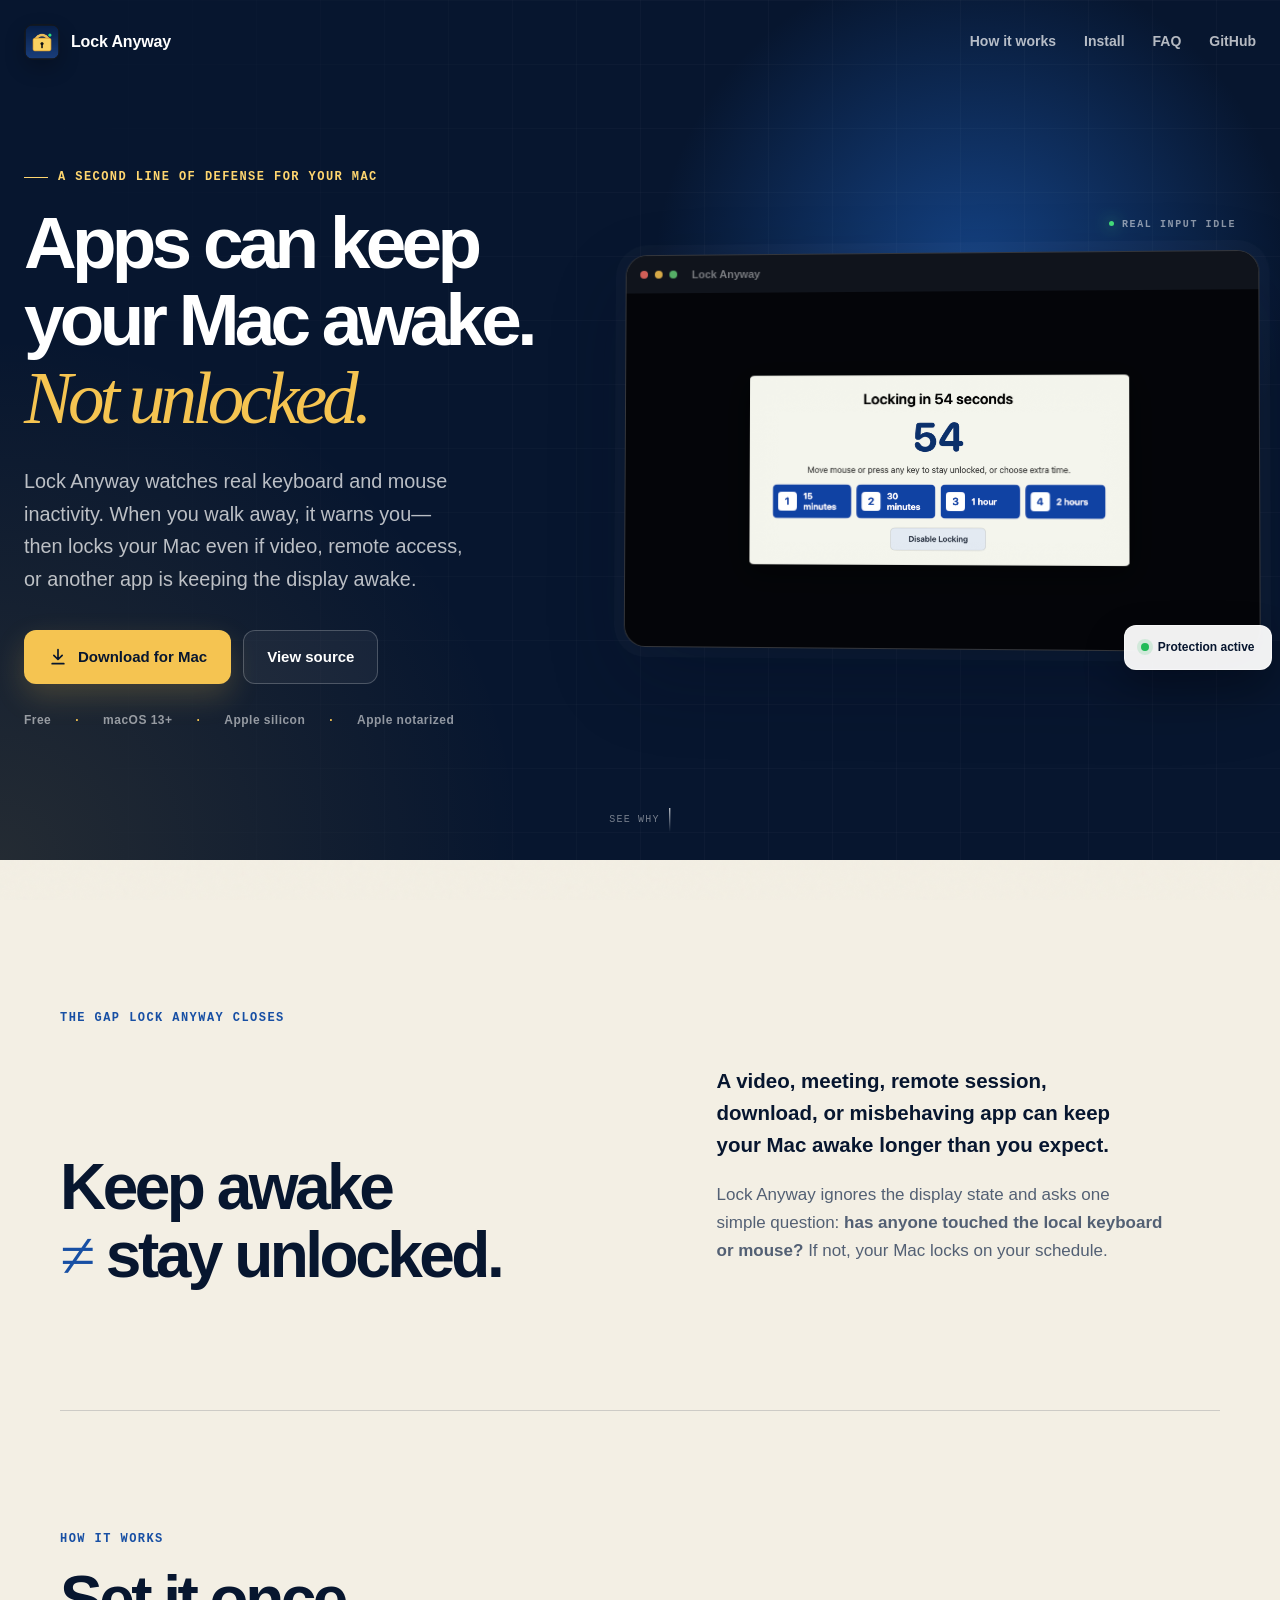
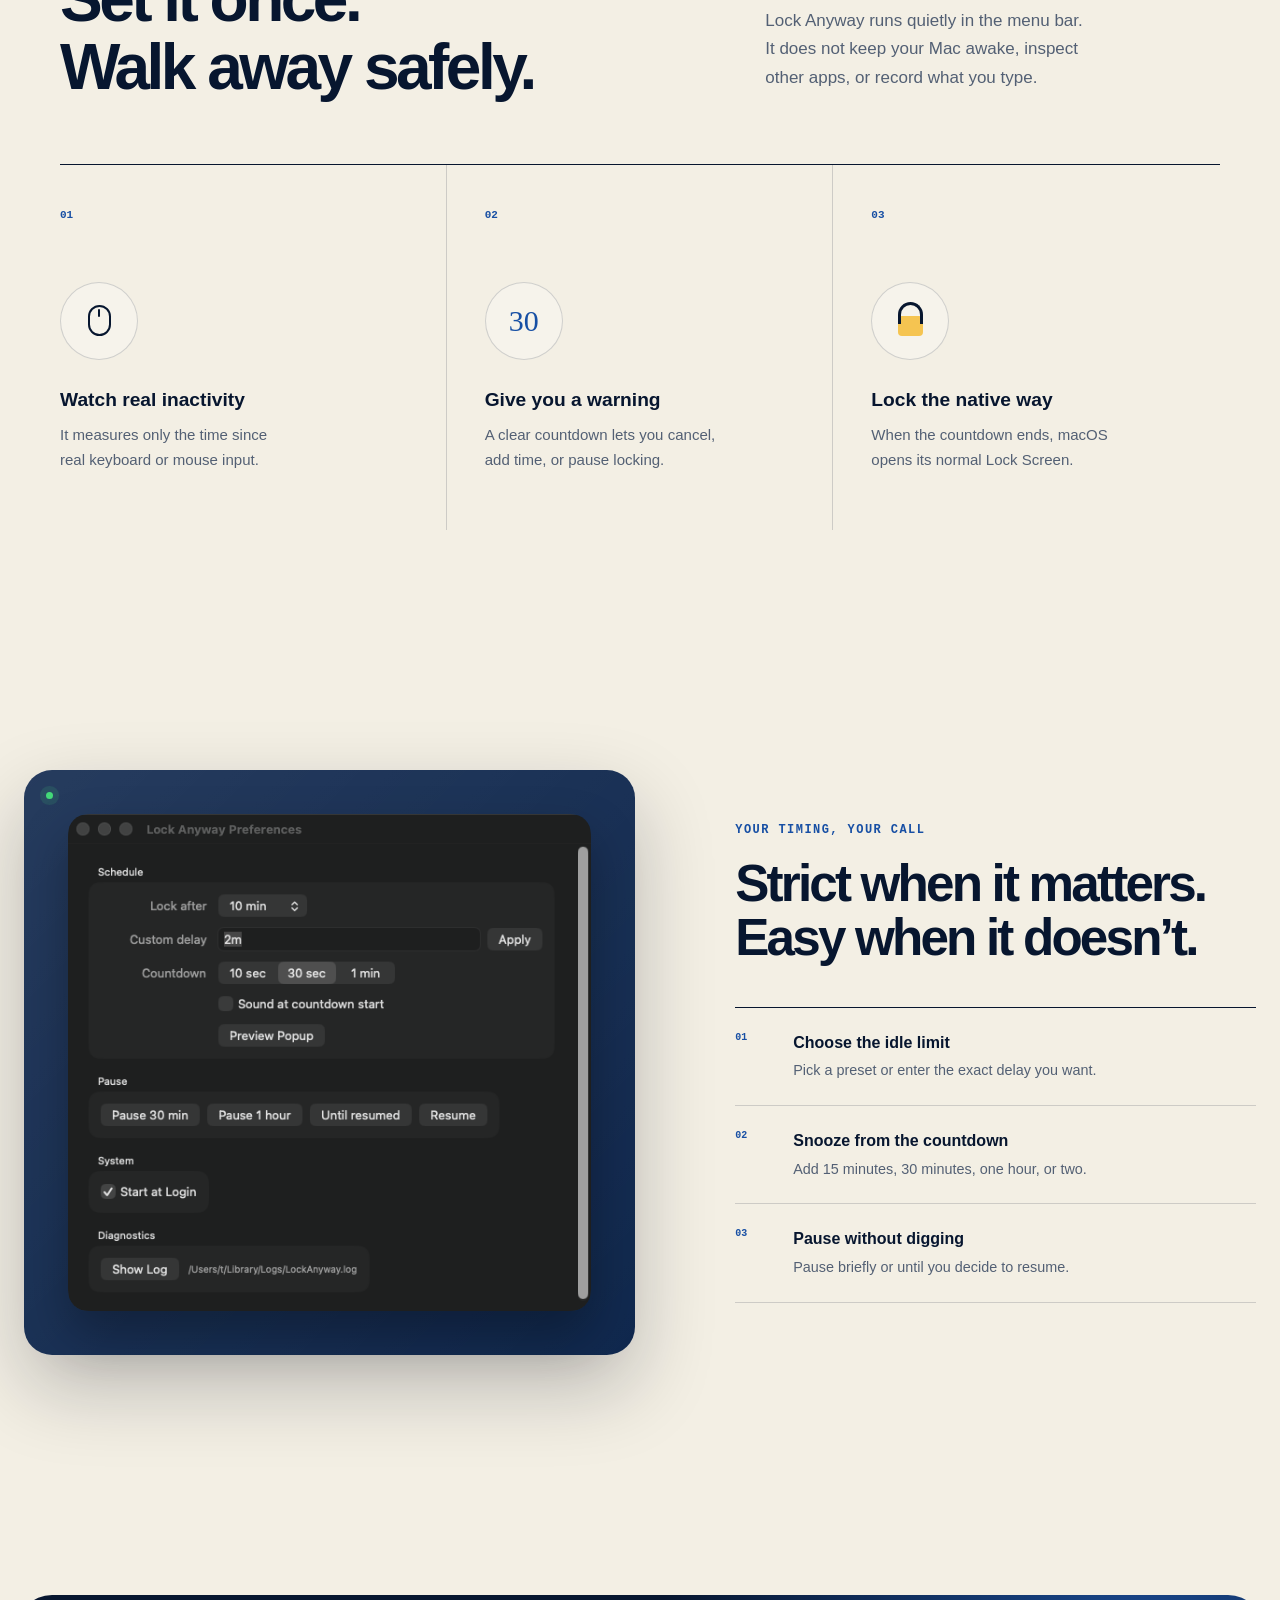
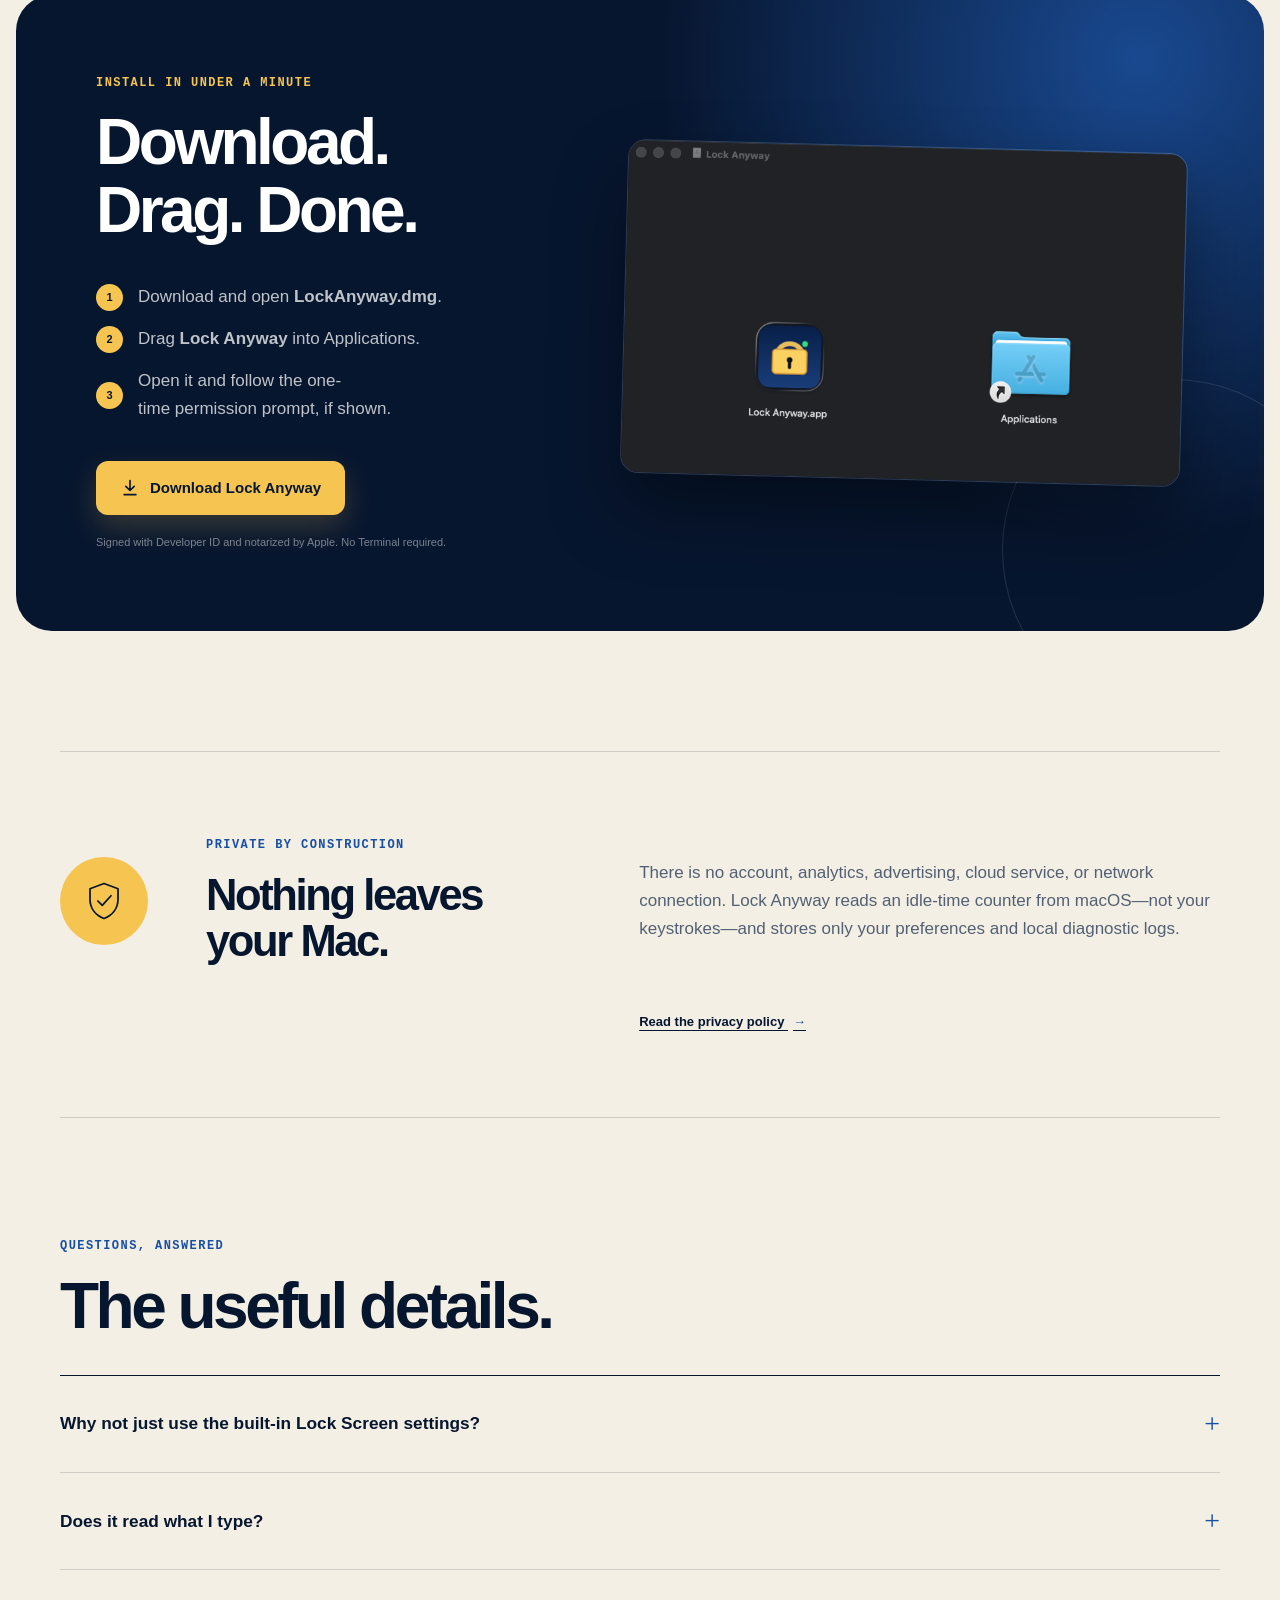
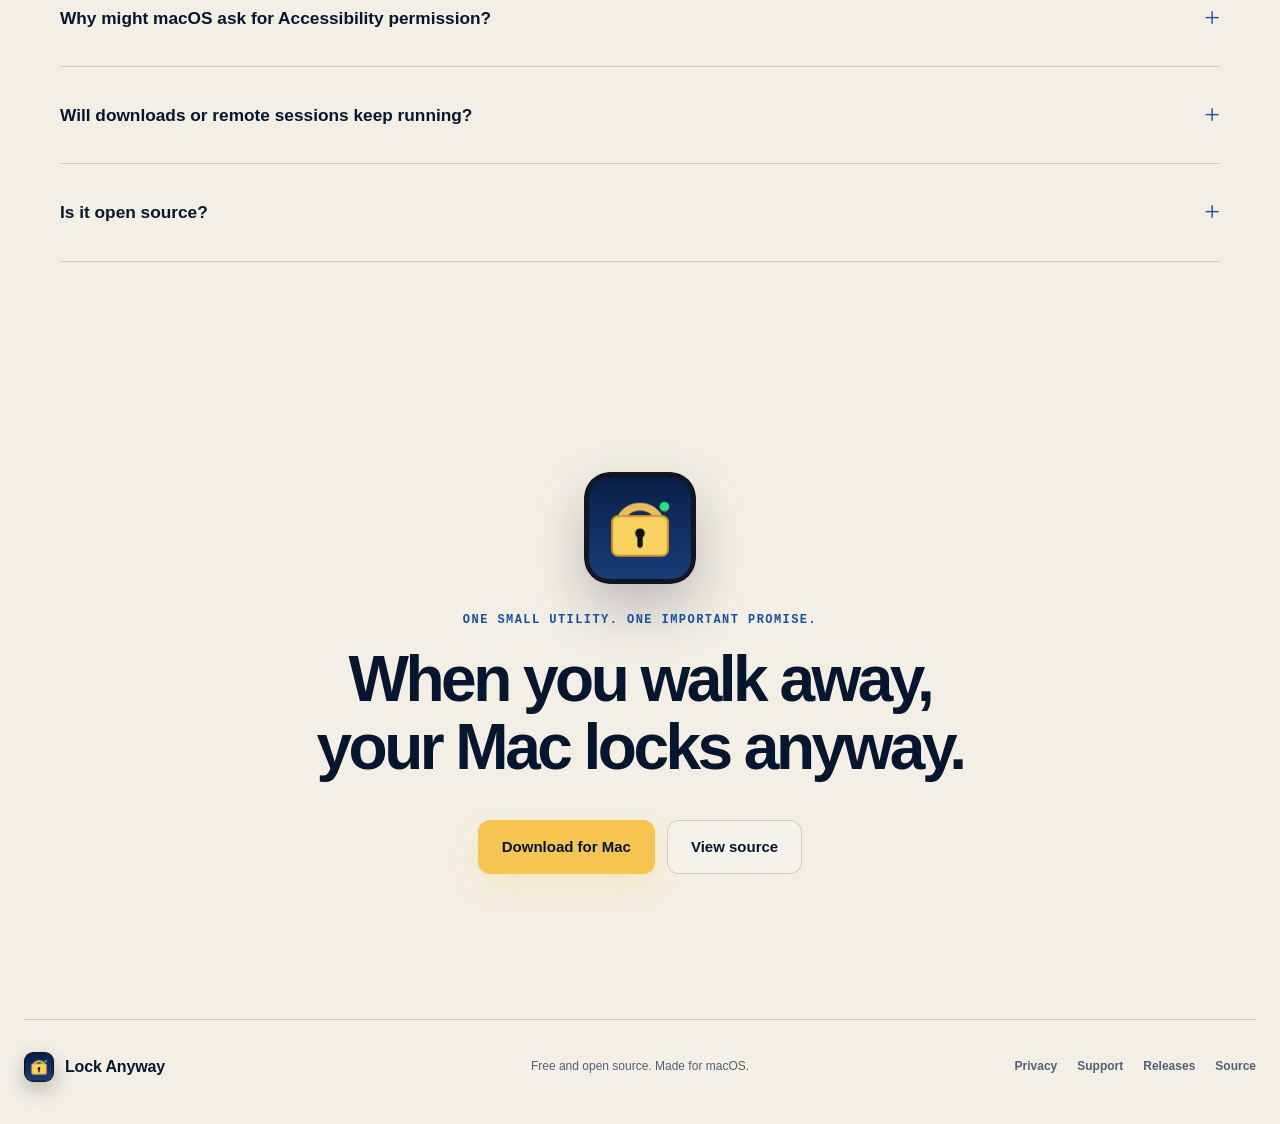
==== docs/index.html @ be75e697 "Initial source snapshot" ====
<!DOCTYPE html>
<html lang="en">
<head>
  <meta charset="utf-8">
  <meta name="viewport" content="width=device-width, initial-scale=1">
  <title>Lock Anyway — Automatic Mac Lock After Real Inactivity</title>
  <meta name="description" content="A free macOS menu bar app that locks your Mac after real keyboard and mouse inactivity, even when another app keeps it awake.">
  <meta name="theme-color" content="#07162f">
  <link rel="canonical" href="https://autonomath.github.io/lock-anyway/">
  <link rel="icon" type="image/png" href="assets/app-icon.png">
  <link rel="apple-touch-icon" href="assets/app-icon.png">
  <link rel="stylesheet" href="site.css">

  <meta property="og:type" content="website">
  <meta property="og:title" content="Lock Anyway — Apps can keep your Mac awake. Not unlocked.">
  <meta property="og:description" content="A free, local-only Mac utility that locks after real keyboard and mouse inactivity.">
  <meta property="og:url" content="https://autonomath.github.io/lock-anyway/">
  <meta property="og:image" content="https://autonomath.github.io/lock-anyway/screenshots/countdown.png">
  <meta name="twitter:card" content="summary_large_image">

  <script type="application/ld+json">
  {
    "@context": "https://schema.org",
    "@type": "SoftwareApplication",
    "name": "Lock Anyway",
    "applicationCategory": "SecurityApplication",
    "operatingSystem": "macOS 13 or later on Apple silicon",
    "description": "Locks your Mac after real keyboard and mouse inactivity, even when another app keeps it awake.",
    "downloadUrl": "https://github.com/autonomath/lock-anyway/releases/latest/download/LockAnyway.dmg",
    "softwareVersion": "1.1.0",
    "isAccessibleForFree": true,
    "license": "https://opensource.org/license/mit"
  }
  </script>
</head>
<body>
  <a class="skip-link" href="#main">Skip to content</a>

  <header class="site-header">
    <a class="brand" href="#top" aria-label="Lock Anyway home">
      <img src="assets/app-icon.png" width="36" height="36" alt="">
      <span>Lock Anyway</span>
    </a>
    <nav aria-label="Main navigation">
      <a href="#how">How it works</a>
      <a href="#install">Install</a>
      <a href="#faq">FAQ</a>
      <a href="https://github.com/autonomath/lock-anyway">GitHub</a>
    </nav>
  </header>

  <main id="main">
    <section class="hero" id="top">
      <div class="hero-grid">
        <div class="hero-copy">
          <p class="eyebrow"><span></span> A second line of defense for your Mac</p>
          <h1>Apps can keep your Mac awake.<br><em>Not unlocked.</em></h1>
          <p class="hero-lede">Lock Anyway watches real keyboard and mouse inactivity. When you walk away, it warns you—then locks your Mac even if video, remote access, or another app is keeping the display awake.</p>

          <div class="hero-actions">
            <a class="button button-primary" href="https://github.com/autonomath/lock-anyway/releases/latest/download/LockAnyway.dmg">
              <svg aria-hidden="true" viewBox="0 0 24 24"><path d="M12 3v12m0 0 5-5m-5 5-5-5M5 20h14"/></svg>
              Download for Mac
            </a>
            <a class="button button-ghost" href="https://github.com/autonomath/lock-anyway">View source</a>
          </div>

          <ul class="trust-list" aria-label="Requirements and trust">
            <li>Free</li>
            <li>macOS 13+</li>
            <li>Apple silicon</li>
            <li>Apple notarized</li>
          </ul>
        </div>

        <div class="hero-visual">
          <div class="signal-label">REAL INPUT IDLE</div>
          <div class="screen-frame">
            <div class="screen-chrome" aria-hidden="true">
              <span></span><span></span><span></span>
              <b>Lock Anyway</b>
            </div>
            <img src="screenshots/countdown.png" alt="Lock Anyway displaying a countdown before locking the Mac">
          </div>
          <div class="status-chip"><i></i> Protection active</div>
        </div>
      </div>
      <a class="scroll-cue" href="#why"><span>See why</span><i></i></a>
    </section>

    <section class="problem section" id="why">
      <p class="section-kicker">The gap Lock Anyway closes</p>
      <div class="problem-grid">
        <h2>Keep awake<br><span>≠</span> stay unlocked.</h2>
        <div class="problem-copy">
          <p class="lead">A video, meeting, remote session, download, or misbehaving app can keep your Mac awake longer than you expect.</p>
          <p>Lock Anyway ignores the display state and asks one simple question: <strong>has anyone touched the local keyboard or mouse?</strong> If not, your Mac locks on your schedule.</p>
        </div>
      </div>
    </section>

    <section class="how section" id="how">
      <div class="section-heading">
        <div>
          <p class="section-kicker">How it works</p>
          <h2>Set it once.<br>Walk away safely.</h2>
        </div>
        <p>Lock Anyway runs quietly in the menu bar. It does not keep your Mac awake, inspect other apps, or record what you type.</p>
      </div>

      <ol class="steps">
        <li>
          <span class="step-number">01</span>
          <div class="step-icon pointer-icon" aria-hidden="true"></div>
          <h3>Watch real inactivity</h3>
          <p>It measures only the time since real keyboard or mouse input.</p>
        </li>
        <li>
          <span class="step-number">02</span>
          <div class="step-icon countdown-icon" aria-hidden="true">30</div>
          <h3>Give you a warning</h3>
          <p>A clear countdown lets you cancel, add time, or pause locking.</p>
        </li>
        <li>
          <span class="step-number">03</span>
          <div class="step-icon lock-icon" aria-hidden="true"></div>
          <h3>Lock the native way</h3>
          <p>When the countdown ends, macOS opens its normal Lock Screen.</p>
        </li>
      </ol>
    </section>

    <section class="control section" id="controls">
      <div class="control-visual">
        <img src="screenshots/preferences.png" alt="Lock Anyway preferences for delay, countdown, pausing, and Start at Login">
      </div>
      <div class="control-copy">
        <p class="section-kicker">Your timing, your call</p>
        <h2>Strict when it matters. Easy when it doesn’t.</h2>
        <ul class="feature-list">
          <li>
            <span>01</span>
            <div><strong>Choose the idle limit</strong><p>Pick a preset or enter the exact delay you want.</p></div>
          </li>
          <li>
            <span>02</span>
            <div><strong>Snooze from the countdown</strong><p>Add 15 minutes, 30 minutes, one hour, or two.</p></div>
          </li>
          <li>
            <span>03</span>
            <div><strong>Pause without digging</strong><p>Pause briefly or until you decide to resume.</p></div>
          </li>
        </ul>
      </div>
    </section>

    <section class="install section" id="install">
      <div class="install-card">
        <div class="install-copy">
          <p class="section-kicker light">Install in under a minute</p>
          <h2>Download. Drag. Done.</h2>
          <ol>
            <li><span>1</span><p>Download and open <strong>LockAnyway.dmg</strong>.</p></li>
            <li><span>2</span><p>Drag <strong>Lock Anyway</strong> into Applications.</p></li>
            <li><span>3</span><p>Open it and follow the one-time permission prompt, if shown.</p></li>
          </ol>
          <a class="button button-primary" href="https://github.com/autonomath/lock-anyway/releases/latest/download/LockAnyway.dmg">
            <svg aria-hidden="true" viewBox="0 0 24 24"><path d="M12 3v12m0 0 5-5m-5 5-5-5M5 20h14"/></svg>
            Download Lock Anyway
          </a>
          <p class="install-note">Signed with Developer ID and notarized by Apple. No Terminal required.</p>
        </div>
        <div class="install-visual">
          <img src="screenshots/dmg.png" alt="Drag Lock Anyway to the Applications folder">
        </div>
      </div>
    </section>

    <section class="privacy section">
      <div class="privacy-mark" aria-hidden="true">
        <svg viewBox="0 0 48 48"><path d="M24 4 8 10v12c0 10.6 6.7 18.4 16 22 9.3-3.6 16-11.4 16-22V10L24 4Z"/><path d="m17 24 5 5 10-11"/></svg>
      </div>
      <div>
        <p class="section-kicker">Private by construction</p>
        <h2>Nothing leaves your Mac.</h2>
      </div>
      <p>There is no account, analytics, advertising, cloud service, or network connection. Lock Anyway reads an idle-time counter from macOS—not your keystrokes—and stores only your preferences and local diagnostic logs.</p>
      <a href="privacy/">Read the privacy policy <span>→</span></a>
    </section>

    <section class="faq section" id="faq">
      <div class="section-heading compact">
        <div>
          <p class="section-kicker">Questions, answered</p>
          <h2>The useful details.</h2>
        </div>
      </div>

      <div class="faq-list">
        <details>
          <summary>Why not just use the built-in Lock Screen settings?<span>+</span></summary>
          <p>If macOS already locks exactly when you expect, you do not need Lock Anyway. It is a separate backstop for cases where media, remote access, or another process keeps the display awake and delays the normal flow.</p>
        </details>
        <details>
          <summary>Does it read what I type?<span>+</span></summary>
          <p>No. It reads the macOS idle-time counter—the number of seconds since keyboard or mouse activity. It does not capture keys, clicks, app names, documents, or screen contents.</p>
        </details>
        <details>
          <summary>Why might macOS ask for Accessibility permission?<span>+</span></summary>
          <p>On Macs where the legacy lock command is unavailable, Lock Anyway presses the native Control–Command–Q Lock Screen shortcut. Accessibility permission allows that single action; the app does not inspect other applications.</p>
        </details>
        <details>
          <summary>Will downloads or remote sessions keep running?<span>+</span></summary>
          <p>Lock Anyway locks the local user session without quitting applications. Whether the Mac stays awake afterward still depends on macOS and whatever process is keeping it awake.</p>
        </details>
        <details>
          <summary>Is it open source?<span>+</span></summary>
          <p>Yes. Lock Anyway is free software under the MIT License. You can inspect the source, build it yourself, or report an issue on GitHub.</p>
        </details>
      </div>
    </section>

    <section class="final-cta section">
      <img src="assets/app-icon.png" width="112" height="112" alt="Lock Anyway app icon">
      <p class="section-kicker">One small utility. One important promise.</p>
      <h2>When you walk away,<br>your Mac locks anyway.</h2>
      <div class="hero-actions centered">
        <a class="button button-primary" href="https://github.com/autonomath/lock-anyway/releases/latest/download/LockAnyway.dmg">Download for Mac</a>
        <a class="button button-ghost dark" href="https://github.com/autonomath/lock-anyway">View source</a>
      </div>
    </section>
  </main>

  <footer>
    <a class="brand footer-brand" href="#top">
      <img src="assets/app-icon.png" width="30" height="30" alt="">
      <span>Lock Anyway</span>
    </a>
    <p>Free and open source. Made for macOS.</p>
    <nav aria-label="Footer navigation">
      <a href="privacy/">Privacy</a>
      <a href="support/">Support</a>
      <a href="https://github.com/autonomath/lock-anyway/releases">Releases</a>
      <a href="https://github.com/autonomath/lock-anyway">Source</a>
    </nav>
  </footer>
</body>
</html>
---- docs/site.css ----
:root {
  --ink: #07162f;
  --ink-soft: #10284e;
  --paper: #f3efe4;
  --paper-deep: #e8e1d0;
  --signal: #f5c451;
  --signal-bright: #ffd66f;
  --blue: #174fa4;
  --green: #43d978;
  --line: rgba(7, 22, 47, 0.16);
  --muted: #536074;
  --radius: 28px;
  --shadow: 0 32px 80px rgba(3, 13, 31, 0.24);
}

* {
  box-sizing: border-box;
}

html {
  scroll-behavior: smooth;
}

body {
  margin: 0;
  color: var(--ink);
  background: var(--paper);
  font-family: "Avenir Next", Avenir, "Segoe UI", sans-serif;
  font-size: 17px;
  line-height: 1.65;
  -webkit-font-smoothing: antialiased;
}

body::before {
  position: fixed;
  inset: 0;
  z-index: -1;
  pointer-events: none;
  content: "";
  opacity: 0.18;
  background-image: url("data:image/svg+xml,%3Csvg viewBox='0 0 160 160' xmlns='http://www.w3.org/2000/svg'%3E%3Cfilter id='n'%3E%3CfeTurbulence type='fractalNoise' baseFrequency='.9' numOctaves='4' stitchTiles='stitch'/%3E%3C/filter%3E%3Crect width='100%25' height='100%25' filter='url(%23n)' opacity='.12'/%3E%3C/svg%3E");
}

a {
  color: inherit;
  text-decoration-thickness: 1px;
  text-underline-offset: 4px;
}

img {
  display: block;
  max-width: 100%;
}

button,
a {
  -webkit-tap-highlight-color: transparent;
}

:focus-visible {
  outline: 3px solid var(--signal);
  outline-offset: 4px;
}

.skip-link {
  position: fixed;
  top: 12px;
  left: 12px;
  z-index: 100;
  padding: 10px 16px;
  color: var(--ink);
  background: var(--signal);
  border-radius: 8px;
  transform: translateY(-160%);
}

.skip-link:focus {
  transform: translateY(0);
}

.site-header {
  position: absolute;
  top: 0;
  left: 50%;
  z-index: 10;
  display: flex;
  width: min(1240px, calc(100% - 48px));
  align-items: center;
  justify-content: space-between;
  padding: 24px 0;
  color: white;
  transform: translateX(-50%);
}

.brand {
  display: inline-flex;
  align-items: center;
  gap: 11px;
  font-size: 16px;
  font-weight: 700;
  letter-spacing: -0.01em;
  text-decoration: none;
}

.brand img {
  border-radius: 9px;
  box-shadow: 0 8px 20px rgba(0, 0, 0, 0.24);
}

.site-header nav,
footer nav {
  display: flex;
  align-items: center;
  gap: 28px;
}

.site-header nav a {
  color: rgba(255, 255, 255, 0.7);
  font-size: 14px;
  font-weight: 600;
  text-decoration: none;
  transition: color 180ms ease;
}

.site-header nav a:hover {
  color: white;
}

.hero {
  position: relative;
  min-height: 860px;
  overflow: hidden;
  color: white;
  background:
    radial-gradient(circle at 76% 32%, rgba(26, 84, 166, 0.72), transparent 28%),
    radial-gradient(circle at 0 100%, rgba(245, 196, 81, 0.12), transparent 34%),
    var(--ink);
}

.hero::before {
  position: absolute;
  inset: 0;
  content: "";
  opacity: 0.15;
  background-image:
    linear-gradient(rgba(255, 255, 255, 0.16) 1px, transparent 1px),
    linear-gradient(90deg, rgba(255, 255, 255, 0.16) 1px, transparent 1px);
  background-size: 64px 64px;
  mask-image: linear-gradient(90deg, transparent, black 48%, black);
}

.hero-grid {
  position: relative;
  z-index: 1;
  display: grid;
  width: min(1240px, calc(100% - 48px));
  min-height: 860px;
  margin: 0 auto;
  padding: 150px 0 110px;
  grid-template-columns: 0.92fr 1.08fr;
  align-items: center;
  gap: 54px;
}

.hero-copy {
  animation: rise 700ms 100ms both cubic-bezier(.2, .8, .2, 1);
}

.eyebrow,
.section-kicker {
  margin: 0 0 18px;
  color: var(--blue);
  font-family: "SFMono-Regular", Consolas, monospace;
  font-size: 12px;
  font-weight: 700;
  letter-spacing: 0.12em;
  line-height: 1.4;
  text-transform: uppercase;
}

.eyebrow {
  display: flex;
  align-items: center;
  color: var(--signal-bright);
}

.eyebrow span {
  display: inline-block;
  width: 24px;
  height: 1px;
  margin-right: 10px;
  background: currentColor;
}

h1,
h2,
h3,
p {
  text-wrap: balance;
}

h1,
h2,
h3 {
  margin-top: 0;
  line-height: 1.06;
}

h1 {
  max-width: 700px;
  margin-bottom: 28px;
  font-size: clamp(3.5rem, 5.7vw, 6rem);
  font-weight: 650;
  letter-spacing: -0.065em;
}

h1 em {
  color: var(--signal);
  font-family: "Iowan Old Style", Georgia, serif;
  font-weight: 400;
}

.hero-lede {
  max-width: 620px;
  margin: 0 0 34px;
  color: rgba(255, 255, 255, 0.72);
  font-size: clamp(1.05rem, 1.7vw, 1.24rem);
  line-height: 1.65;
}

.hero-actions {
  display: flex;
  flex-wrap: wrap;
  align-items: center;
  gap: 12px;
}

.button {
  display: inline-flex;
  min-height: 54px;
  align-items: center;
  justify-content: center;
  gap: 10px;
  padding: 0 23px;
  border: 1px solid transparent;
  border-radius: 12px;
  font-size: 15px;
  font-weight: 750;
  text-decoration: none;
  transition: transform 180ms ease, background 180ms ease, border-color 180ms ease;
}

.button:hover {
  transform: translateY(-2px);
}

.button svg {
  width: 20px;
  fill: none;
  stroke: currentColor;
  stroke-linecap: round;
  stroke-linejoin: round;
  stroke-width: 2;
}

.button-primary {
  color: var(--ink);
  background: var(--signal);
  box-shadow: 0 12px 30px rgba(245, 196, 81, 0.2);
}

.button-primary:hover {
  background: var(--signal-bright);
}

.button-ghost {
  color: white;
  border-color: rgba(255, 255, 255, 0.22);
  background: rgba(255, 255, 255, 0.05);
}

.button-ghost:hover {
  border-color: rgba(255, 255, 255, 0.44);
  background: rgba(255, 255, 255, 0.09);
}

.trust-list {
  display: flex;
  flex-wrap: wrap;
  gap: 8px 24px;
  margin: 27px 0 0;
  padding: 0;
  color: rgba(255, 255, 255, 0.55);
  font-size: 12px;
  font-weight: 650;
  letter-spacing: 0.04em;
  list-style: none;
}

.trust-list li:not(:first-child)::before {
  margin-right: 24px;
  color: var(--signal);
  content: "·";
}

.hero-visual {
  position: relative;
  animation: rise 850ms 250ms both cubic-bezier(.2, .8, .2, 1);
}

.screen-frame {
  overflow: hidden;
  border: 1px solid rgba(255, 255, 255, 0.18);
  border-radius: 22px;
  background: #080b11;
  box-shadow: var(--shadow), 0 0 0 10px rgba(255, 255, 255, 0.025);
  transform: perspective(1200px) rotateY(-3deg) rotateX(1deg);
}

.screen-frame img {
  width: 100%;
}

.screen-chrome {
  display: flex;
  height: 38px;
  align-items: center;
  gap: 7px;
  padding: 0 14px;
  color: rgba(255, 255, 255, 0.44);
  background: #10141c;
}

.screen-chrome span {
  width: 8px;
  height: 8px;
  border-radius: 50%;
  background: #4d5360;
}

.screen-chrome span:first-child {
  background: #d15e57;
}

.screen-chrome span:nth-child(2) {
  background: #d6a947;
}

.screen-chrome span:nth-child(3) {
  background: #55af66;
}

.screen-chrome b {
  margin-left: 8px;
  font-size: 11px;
  font-weight: 600;
}

.signal-label {
  position: absolute;
  top: -35px;
  right: 20px;
  z-index: 2;
  color: rgba(255, 255, 255, 0.52);
  font-family: "SFMono-Regular", Consolas, monospace;
  font-size: 10px;
  font-weight: 700;
  letter-spacing: 0.16em;
}

.signal-label::before {
  display: inline-block;
  width: 5px;
  height: 5px;
  margin: 0 8px 1px 0;
  border-radius: 50%;
  background: var(--green);
  box-shadow: 0 0 14px var(--green);
  content: "";
}

.status-chip {
  position: absolute;
  right: -16px;
  bottom: -22px;
  display: flex;
  align-items: center;
  gap: 9px;
  padding: 12px 16px;
  color: var(--ink);
  border: 1px solid rgba(255, 255, 255, 0.5);
  border-radius: 12px;
  background: rgba(255, 255, 255, 0.94);
  box-shadow: 0 18px 40px rgba(0, 0, 0, 0.3);
  font-size: 12px;
  font-weight: 700;
  backdrop-filter: blur(20px);
}

.status-chip i {
  width: 8px;
  height: 8px;
  border-radius: 50%;
  background: #21bb58;
  box-shadow: 0 0 0 4px rgba(33, 187, 88, 0.14);
}

.scroll-cue {
  position: absolute;
  bottom: 28px;
  left: 50%;
  z-index: 2;
  display: flex;
  align-items: center;
  gap: 10px;
  color: rgba(255, 255, 255, 0.45);
  font-family: "SFMono-Regular", Consolas, monospace;
  font-size: 10px;
  letter-spacing: 0.12em;
  text-decoration: none;
  text-transform: uppercase;
  transform: translateX(-50%);
}

.scroll-cue i {
  display: block;
  width: 1px;
  height: 24px;
  background: linear-gradient(white, transparent);
}

.section {
  width: min(1160px, calc(100% - 48px));
  margin: 0 auto;
  padding: 120px 0;
}

.section h2 {
  margin-bottom: 24px;
  font-size: clamp(2.7rem, 5vw, 5.2rem);
  font-weight: 650;
  letter-spacing: -0.055em;
}

.problem {
  padding-top: 150px;
  border-bottom: 1px solid var(--line);
}

.problem-grid {
  display: grid;
  grid-template-columns: 1.05fr 0.95fr;
  gap: 100px;
  align-items: end;
}

.problem h2 {
  margin: 0;
}

.problem h2 span {
  color: var(--blue);
  font-family: "Iowan Old Style", Georgia, serif;
  font-weight: 400;
}

.problem-copy {
  padding-bottom: 8px;
  color: var(--muted);
}

.problem-copy .lead {
  color: var(--ink);
  font-size: 1.28rem;
  font-weight: 600;
  line-height: 1.55;
}

.section-heading {
  display: grid;
  margin-bottom: 62px;
  grid-template-columns: 1.15fr 0.85fr;
  gap: 90px;
  align-items: end;
}

.section-heading h2 {
  margin-bottom: 0;
}

.section-heading > p {
  max-width: 470px;
  margin: 0 0 10px;
  color: var(--muted);
}

.steps {
  display: grid;
  margin: 0;
  padding: 0;
  border-top: 1px solid var(--ink);
  grid-template-columns: repeat(3, 1fr);
  list-style: none;
}

.steps li {
  position: relative;
  min-height: 365px;
  padding: 34px 38px 38px 0;
  border-right: 1px solid var(--line);
}

.steps li + li {
  padding-left: 38px;
}

.steps li:last-child {
  padding-right: 0;
  border-right: 0;
}

.step-number {
  color: var(--blue);
  font-family: "SFMono-Regular", Consolas, monospace;
  font-size: 11px;
  font-weight: 700;
}

.step-icon {
  position: relative;
  display: flex;
  width: 78px;
  height: 78px;
  align-items: center;
  justify-content: center;
  margin: 55px 0 30px;
  color: var(--ink);
  border: 1px solid var(--line);
  border-radius: 50%;
  background: rgba(255, 255, 255, 0.28);
}

.pointer-icon::before {
  width: 19px;
  height: 27px;
  border: 2px solid var(--ink);
  border-radius: 12px;
  content: "";
}

.pointer-icon::after {
  position: absolute;
  top: 26px;
  width: 2px;
  height: 8px;
  border-radius: 2px;
  background: var(--ink);
  content: "";
}

.countdown-icon {
  color: var(--blue);
  font-family: "Iowan Old Style", Georgia, serif;
  font-size: 30px;
}

.lock-icon::before {
  width: 25px;
  height: 20px;
  margin-top: 11px;
  border-radius: 4px;
  background: var(--signal);
  content: "";
}

.lock-icon::after {
  position: absolute;
  top: 19px;
  width: 19px;
  height: 19px;
  border: 3px solid var(--ink);
  border-bottom: 0;
  border-radius: 13px 13px 0 0;
  content: "";
}

.steps h3 {
  margin-bottom: 13px;
  font-size: 1.2rem;
}

.steps p {
  margin: 0;
  color: var(--muted);
  font-size: 0.94rem;
}

.control {
  display: grid;
  width: min(1240px, calc(100% - 48px));
  grid-template-columns: 1.08fr 0.92fr;
  gap: 100px;
  align-items: center;
}

.control-visual {
  position: relative;
  padding: 44px;
  border-radius: var(--radius);
  background:
    linear-gradient(135deg, rgba(255, 255, 255, 0.09), transparent),
    var(--ink-soft);
  box-shadow: var(--shadow);
}

.control-visual::before {
  position: absolute;
  top: 22px;
  left: 22px;
  width: 7px;
  height: 7px;
  border-radius: 50%;
  background: var(--green);
  box-shadow: 0 0 0 6px rgba(67, 217, 120, 0.12);
  content: "";
}

.control-visual img {
  width: 100%;
  border-radius: 20px;
  box-shadow: 0 24px 50px rgba(0, 0, 0, 0.3);
}

.control-copy h2 {
  font-size: clamp(2.6rem, 4vw, 4.4rem);
}

.feature-list {
  margin: 42px 0 0;
  padding: 0;
  border-top: 1px solid var(--ink);
  list-style: none;
}

.feature-list li {
  display: grid;
  padding: 22px 0;
  border-bottom: 1px solid var(--line);
  grid-template-columns: 48px 1fr;
  gap: 10px;
}

.feature-list > li > span {
  color: var(--blue);
  font-family: "SFMono-Regular", Consolas, monospace;
  font-size: 10px;
  font-weight: 700;
}

.feature-list strong {
  display: block;
  margin-bottom: 3px;
  font-size: 1rem;
}

.feature-list p {
  margin: 0;
  color: var(--muted);
  font-size: 0.9rem;
}

.install {
  width: min(1300px, calc(100% - 32px));
}

.install-card {
  position: relative;
  display: grid;
  overflow: hidden;
  padding: 80px;
  color: white;
  border-radius: 36px;
  background:
    radial-gradient(circle at 90% 10%, rgba(32, 92, 180, 0.72), transparent 38%),
    var(--ink);
  grid-template-columns: 0.9fr 1.1fr;
  gap: 70px;
  align-items: center;
}

.install-card::after {
  position: absolute;
  right: -80px;
  bottom: -90px;
  width: 340px;
  height: 340px;
  border: 1px solid rgba(255, 255, 255, 0.12);
  border-radius: 50%;
  content: "";
}

.section-kicker.light {
  color: var(--signal);
}

.install-copy h2 {
  margin-bottom: 38px;
  font-size: clamp(3rem, 5vw, 5rem);
}

.install-copy ol {
  margin: 0 0 38px;
  padding: 0;
  list-style: none;
}

.install-copy li {
  display: flex;
  align-items: center;
  gap: 15px;
  margin-bottom: 14px;
  color: rgba(255, 255, 255, 0.74);
}

.install-copy li span {
  display: inline-flex;
  width: 27px;
  height: 27px;
  flex: 0 0 27px;
  align-items: center;
  justify-content: center;
  color: var(--ink);
  border-radius: 50%;
  background: var(--signal);
  font-size: 11px;
  font-weight: 800;
}

.install-copy li p {
  margin: 0;
}

.install-note {
  margin: 18px 0 0;
  color: rgba(255, 255, 255, 0.46);
  font-size: 11px;
}

.install-visual {
  position: relative;
  z-index: 1;
  transform: rotate(1.5deg);
}

.install-visual img {
  border: 1px solid rgba(255, 255, 255, 0.16);
  border-radius: 18px;
  box-shadow: 0 36px 70px rgba(0, 0, 0, 0.4);
}

.privacy {
  display: grid;
  padding-top: 85px;
  padding-bottom: 85px;
  border-top: 1px solid var(--line);
  border-bottom: 1px solid var(--line);
  grid-template-columns: 100px 0.8fr 1.2fr;
  gap: 46px;
  align-items: center;
}

.privacy-mark {
  display: flex;
  width: 88px;
  height: 88px;
  align-items: center;
  justify-content: center;
  border-radius: 50%;
  background: var(--signal);
}

.privacy-mark svg {
  width: 42px;
  fill: none;
  stroke: var(--ink);
  stroke-linecap: round;
  stroke-linejoin: round;
  stroke-width: 2;
}

.privacy h2 {
  margin: 0;
  font-size: clamp(2.2rem, 3.4vw, 3.6rem);
}

.privacy > p {
  margin: 0;
  color: var(--muted);
}

.privacy > a {
  grid-column: 3;
  font-size: 13px;
  font-weight: 700;
}

.privacy > a span {
  margin-left: 5px;
  color: var(--blue);
}

.section-heading.compact {
  margin-bottom: 34px;
}

.faq-list {
  border-top: 1px solid var(--ink);
}

.faq-list details {
  border-bottom: 1px solid var(--line);
}

.faq-list summary {
  display: flex;
  align-items: center;
  justify-content: space-between;
  gap: 30px;
  padding: 25px 0;
  cursor: pointer;
  font-size: 1.08rem;
  font-weight: 650;
  list-style: none;
}

.faq-list summary::-webkit-details-marker {
  display: none;
}

.faq-list summary span {
  color: var(--blue);
  font-family: "Iowan Old Style", Georgia, serif;
  font-size: 28px;
  font-weight: 400;
  transition: transform 180ms ease;
}

.faq-list details[open] summary span {
  transform: rotate(45deg);
}

.faq-list details p {
  max-width: 820px;
  margin: -6px 0 26px;
  color: var(--muted);
}

.final-cta {
  padding-top: 90px;
  padding-bottom: 145px;
  text-align: center;
}

.final-cta > img {
  margin: 0 auto 28px;
  border-radius: 26px;
  box-shadow: 0 24px 54px rgba(7, 22, 47, 0.24);
}

.final-cta h2 {
  margin-bottom: 38px;
}

.hero-actions.centered {
  justify-content: center;
}

.button-ghost.dark {
  color: var(--ink);
  border-color: var(--line);
  background: rgba(255, 255, 255, 0.2);
}

footer {
  display: grid;
  width: min(1240px, calc(100% - 48px));
  margin: 0 auto;
  padding: 32px 0 42px;
  border-top: 1px solid var(--line);
  grid-template-columns: 1fr auto 1fr;
  gap: 30px;
  align-items: center;
}

footer p {
  margin: 0;
  color: var(--muted);
  font-size: 12px;
}

footer nav {
  justify-content: flex-end;
  gap: 20px;
}

footer nav a {
  color: var(--muted);
  font-size: 12px;
  font-weight: 650;
  text-decoration: none;
}

footer nav a:hover {
  color: var(--ink);
}

.legal-page {
  min-height: 100vh;
  background: var(--paper);
}

.legal-header {
  position: static;
  width: min(900px, calc(100% - 48px));
  color: var(--ink);
  transform: none;
  margin: 0 auto;
}

.legal-header nav a {
  color: var(--muted);
}

.legal-header nav a:hover {
  color: var(--ink);
}

.legal-main {
  width: min(780px, calc(100% - 48px));
  margin: 0 auto;
  padding: 100px 0 150px;
}

.legal-main h1 {
  max-width: 760px;
  margin-bottom: 25px;
  color: var(--ink);
  font-size: clamp(3.5rem, 8vw, 6.5rem);
}

.legal-main .intro {
  max-width: 700px;
  margin-bottom: 70px;
  color: var(--muted);
  font-size: 1.2rem;
}

.legal-main article {
  border-top: 1px solid var(--ink);
}

.legal-main article section {
  display: grid;
  padding: 32px 0;
  border-bottom: 1px solid var(--line);
  grid-template-columns: 190px 1fr;
  gap: 45px;
}

.legal-main article h2 {
  margin: 0;
  font-size: 1rem;
  letter-spacing: -0.01em;
}

.legal-main article p,
.legal-main article ul {
  margin: 0;
  color: var(--muted);
}

.legal-main article ul {
  padding-left: 20px;
}

.support-actions {
  display: flex;
  flex-wrap: wrap;
  gap: 12px;
  margin-top: 36px;
}

.support-actions .button-ghost {
  color: var(--ink);
  border-color: var(--line);
  background: transparent;
}

@keyframes rise {
  from {
    opacity: 0;
    transform: translateY(22px);
  }
  to {
    opacity: 1;
    transform: translateY(0);
  }
}

@media (max-width: 980px) {
  .hero {
    min-height: auto;
  }

  .hero-grid {
    min-height: auto;
    padding-top: 135px;
    grid-template-columns: 1fr;
  }

  .hero-copy {
    max-width: 760px;
  }

  .hero-visual {
    width: min(760px, 100%);
    margin: 35px auto 0;
  }

  .scroll-cue {
    display: none;
  }

  .problem-grid,
  .section-heading,
  .control,
  .install-card {
    grid-template-columns: 1fr;
  }

  .problem-grid,
  .section-heading,
  .control,
  .install-card {
    gap: 48px;
  }

  .privacy {
    grid-template-columns: 88px 1fr;
  }

  .privacy > p,
  .privacy > a {
    grid-column: 2;
  }

  footer {
    grid-template-columns: 1fr 1fr;
  }

  footer p {
    display: none;
  }
}

@media (max-width: 720px) {
  body {
    font-size: 16px;
  }

  .site-header,
  .hero-grid,
  .section,
  .control,
  footer,
  .legal-header,
  .legal-main {
    width: min(100% - 32px, 1160px);
  }

  .site-header nav a:not(:last-child) {
    display: none;
  }

  .site-header nav {
    gap: 0;
  }

  .hero-grid {
    padding-top: 120px;
    padding-bottom: 85px;
  }

  h1 {
    font-size: clamp(3.15rem, 14vw, 4.5rem);
  }

  .hero-lede {
    font-size: 1rem;
  }

  .button {
    width: 100%;
  }

  .trust-list {
    gap: 8px 16px;
  }

  .trust-list li:not(:first-child)::before {
    margin-right: 16px;
  }

  .screen-frame {
    border-radius: 15px;
    transform: none;
  }

  .screen-chrome {
    height: 29px;
  }

  .signal-label {
    display: none;
  }

  .status-chip {
    right: 8px;
  }

  .section {
    padding-top: 88px;
    padding-bottom: 88px;
  }

  .problem {
    padding-top: 100px;
  }

  .problem-grid,
  .section-heading,
  .control {
    gap: 35px;
  }

  .steps {
    grid-template-columns: 1fr;
  }

  .steps li,
  .steps li + li {
    min-height: 0;
    padding: 28px 0 35px;
    border-right: 0;
    border-bottom: 1px solid var(--line);
  }

  .steps li:last-child {
    border-bottom: 0;
  }

  .step-icon {
    margin: 34px 0 25px;
  }

  .control-visual {
    padding: 28px 16px 16px;
    border-radius: 20px;
  }

  .install {
    width: calc(100% - 16px);
  }

  .install-card {
    padding: 58px 24px 32px;
    border-radius: 25px;
  }

  .privacy {
    grid-template-columns: 1fr;
  }

  .privacy > p,
  .privacy > a {
    grid-column: 1;
  }

  .privacy-mark {
    width: 68px;
    height: 68px;
  }

  .privacy-mark svg {
    width: 34px;
  }

  .final-cta {
    padding-bottom: 100px;
  }

  footer {
    grid-template-columns: 1fr;
    justify-items: start;
  }

  footer nav {
    flex-wrap: wrap;
    justify-content: flex-start;
  }

  .legal-main {
    padding-top: 70px;
  }

  .legal-main article section {
    grid-template-columns: 1fr;
    gap: 10px;
  }
}

@media (prefers-reduced-motion: reduce) {
  *,
  *::before,
  *::after {
    scroll-behavior: auto !important;
    animation-duration: 0.01ms !important;
    animation-iteration-count: 1 !important;
    transition-duration: 0.01ms !important;
  }
}
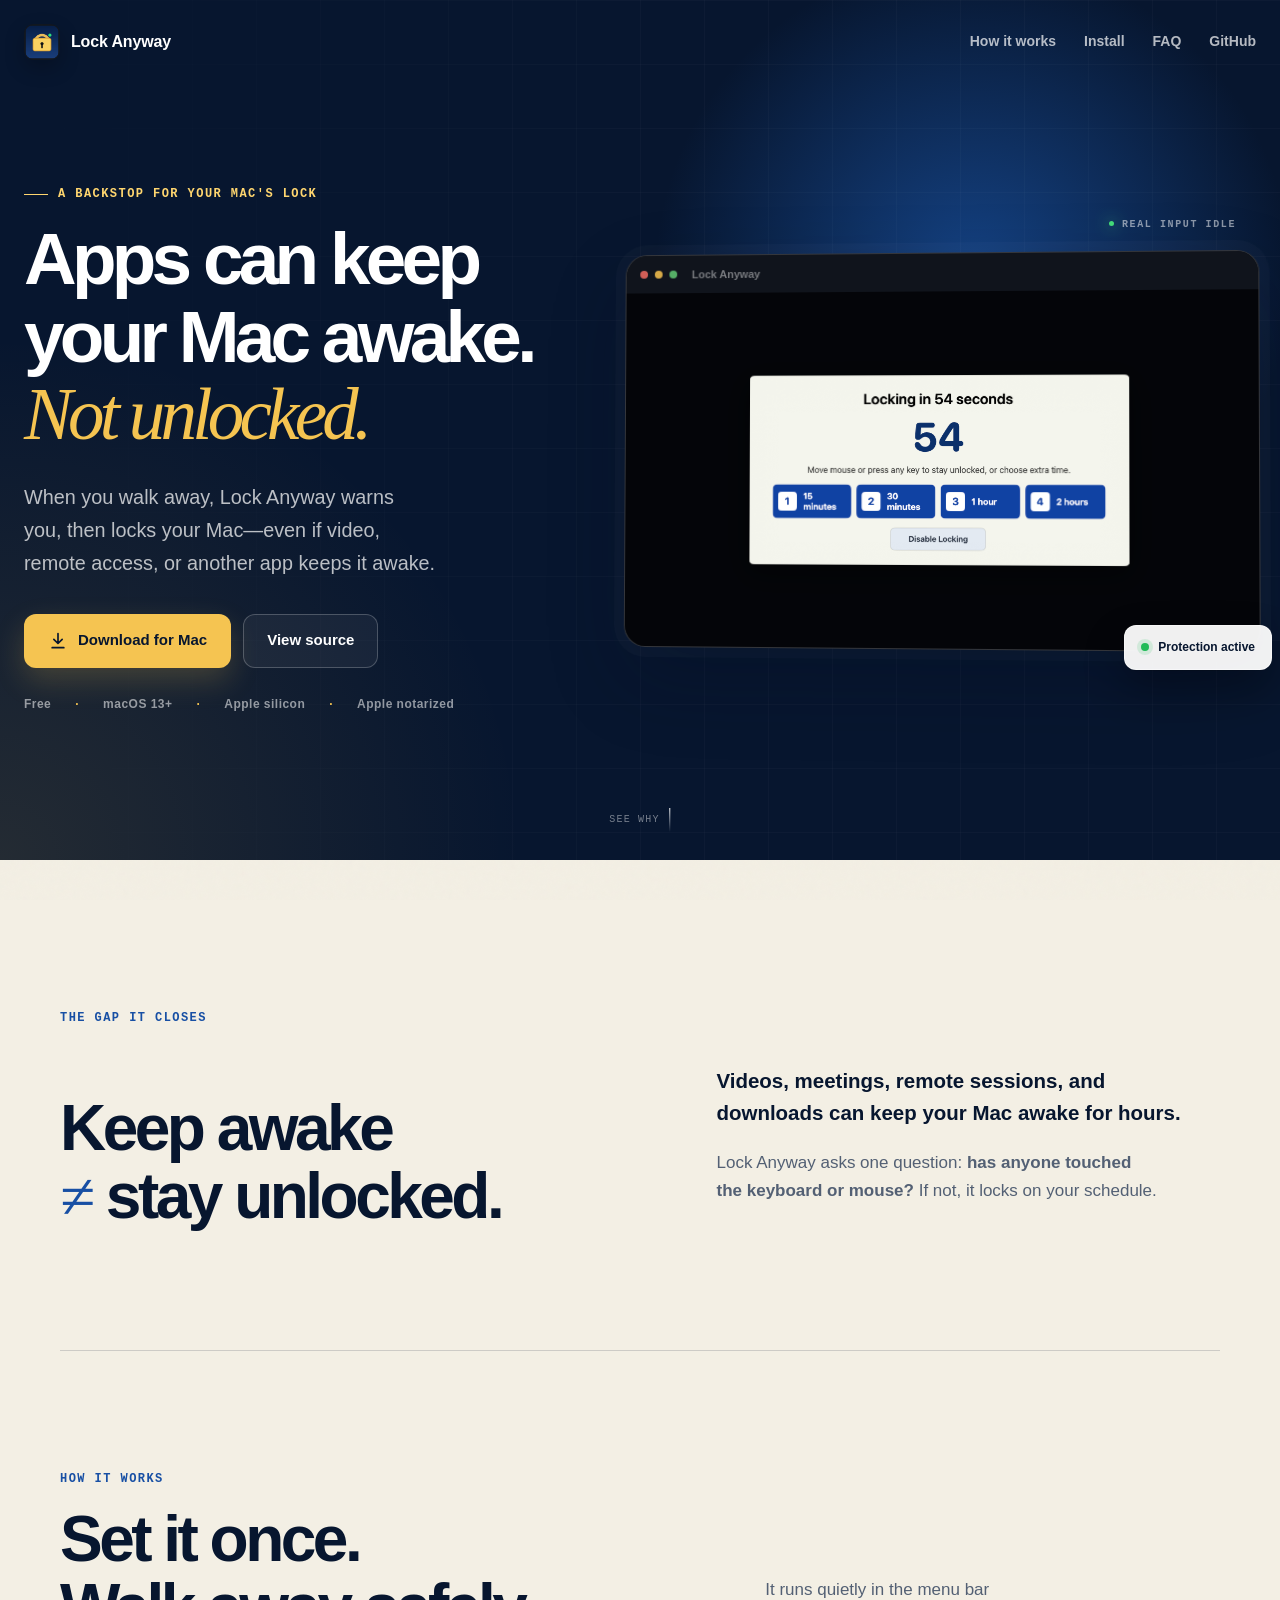
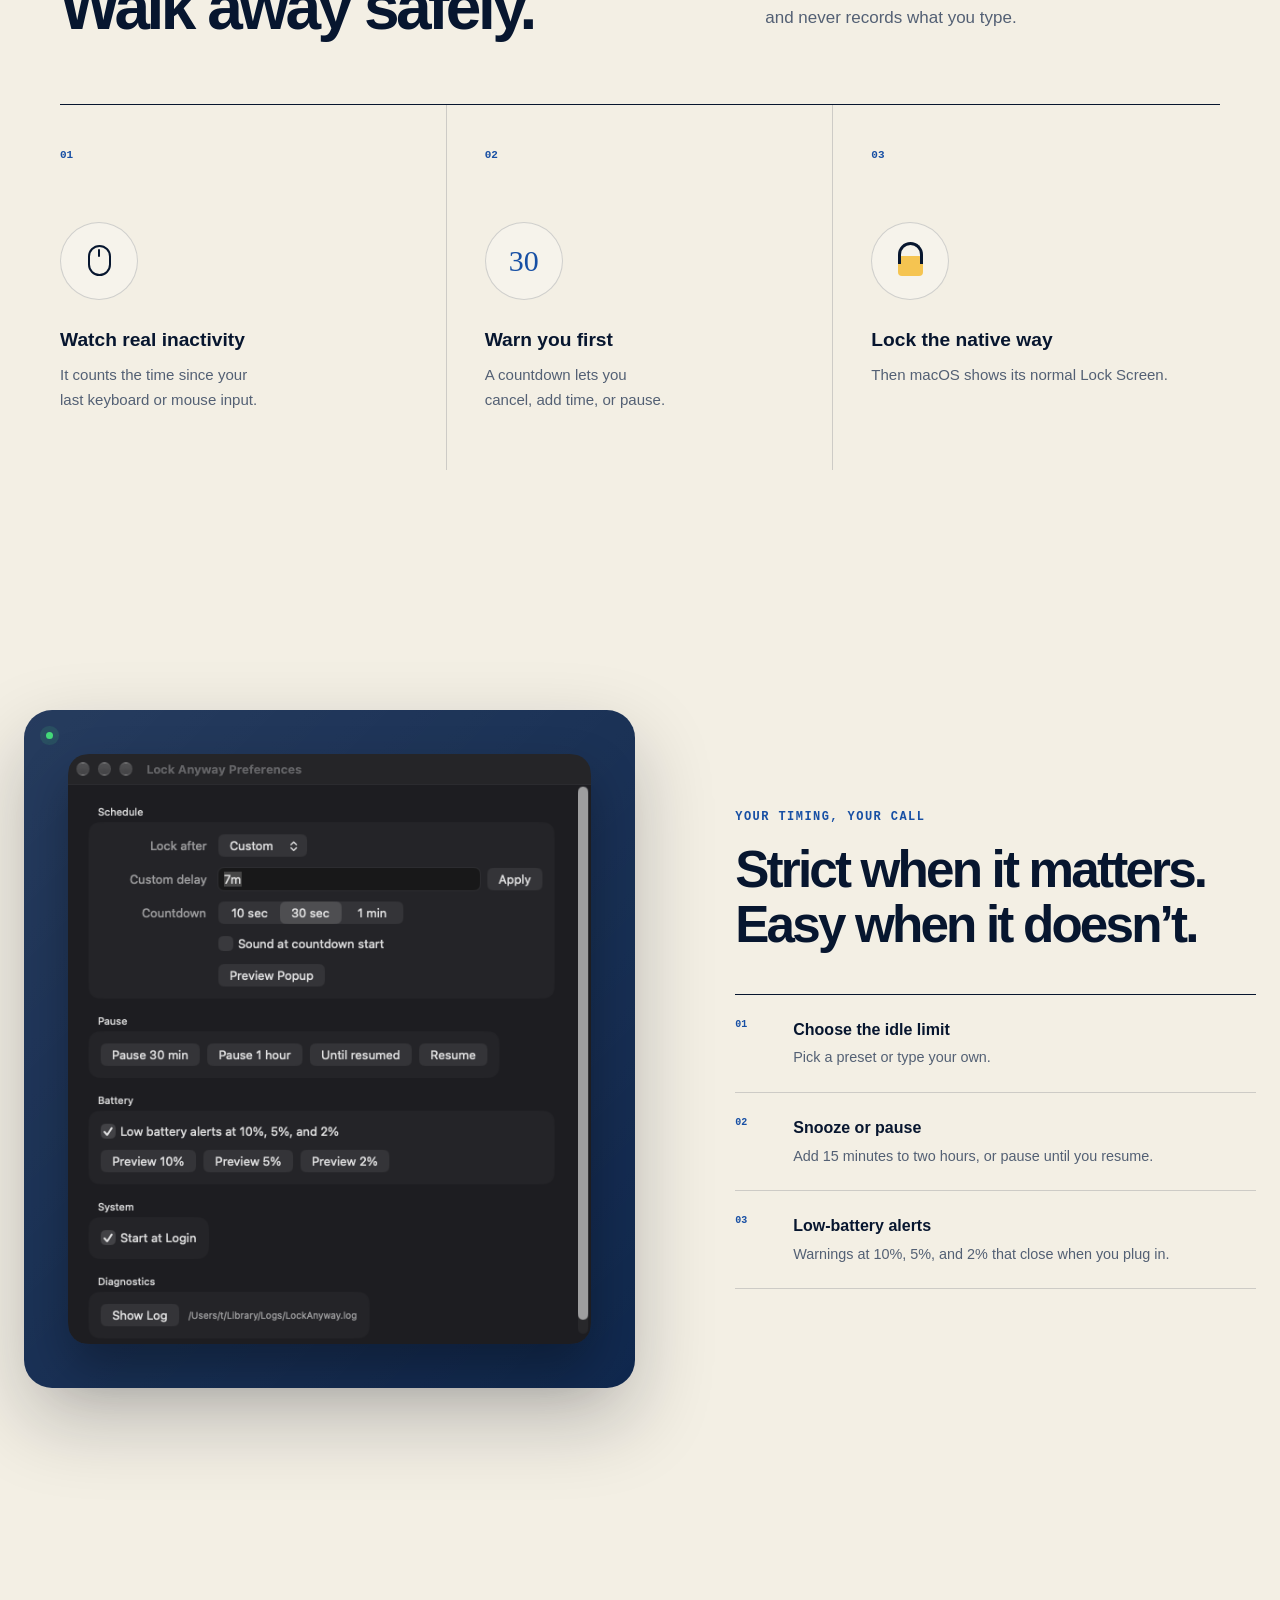
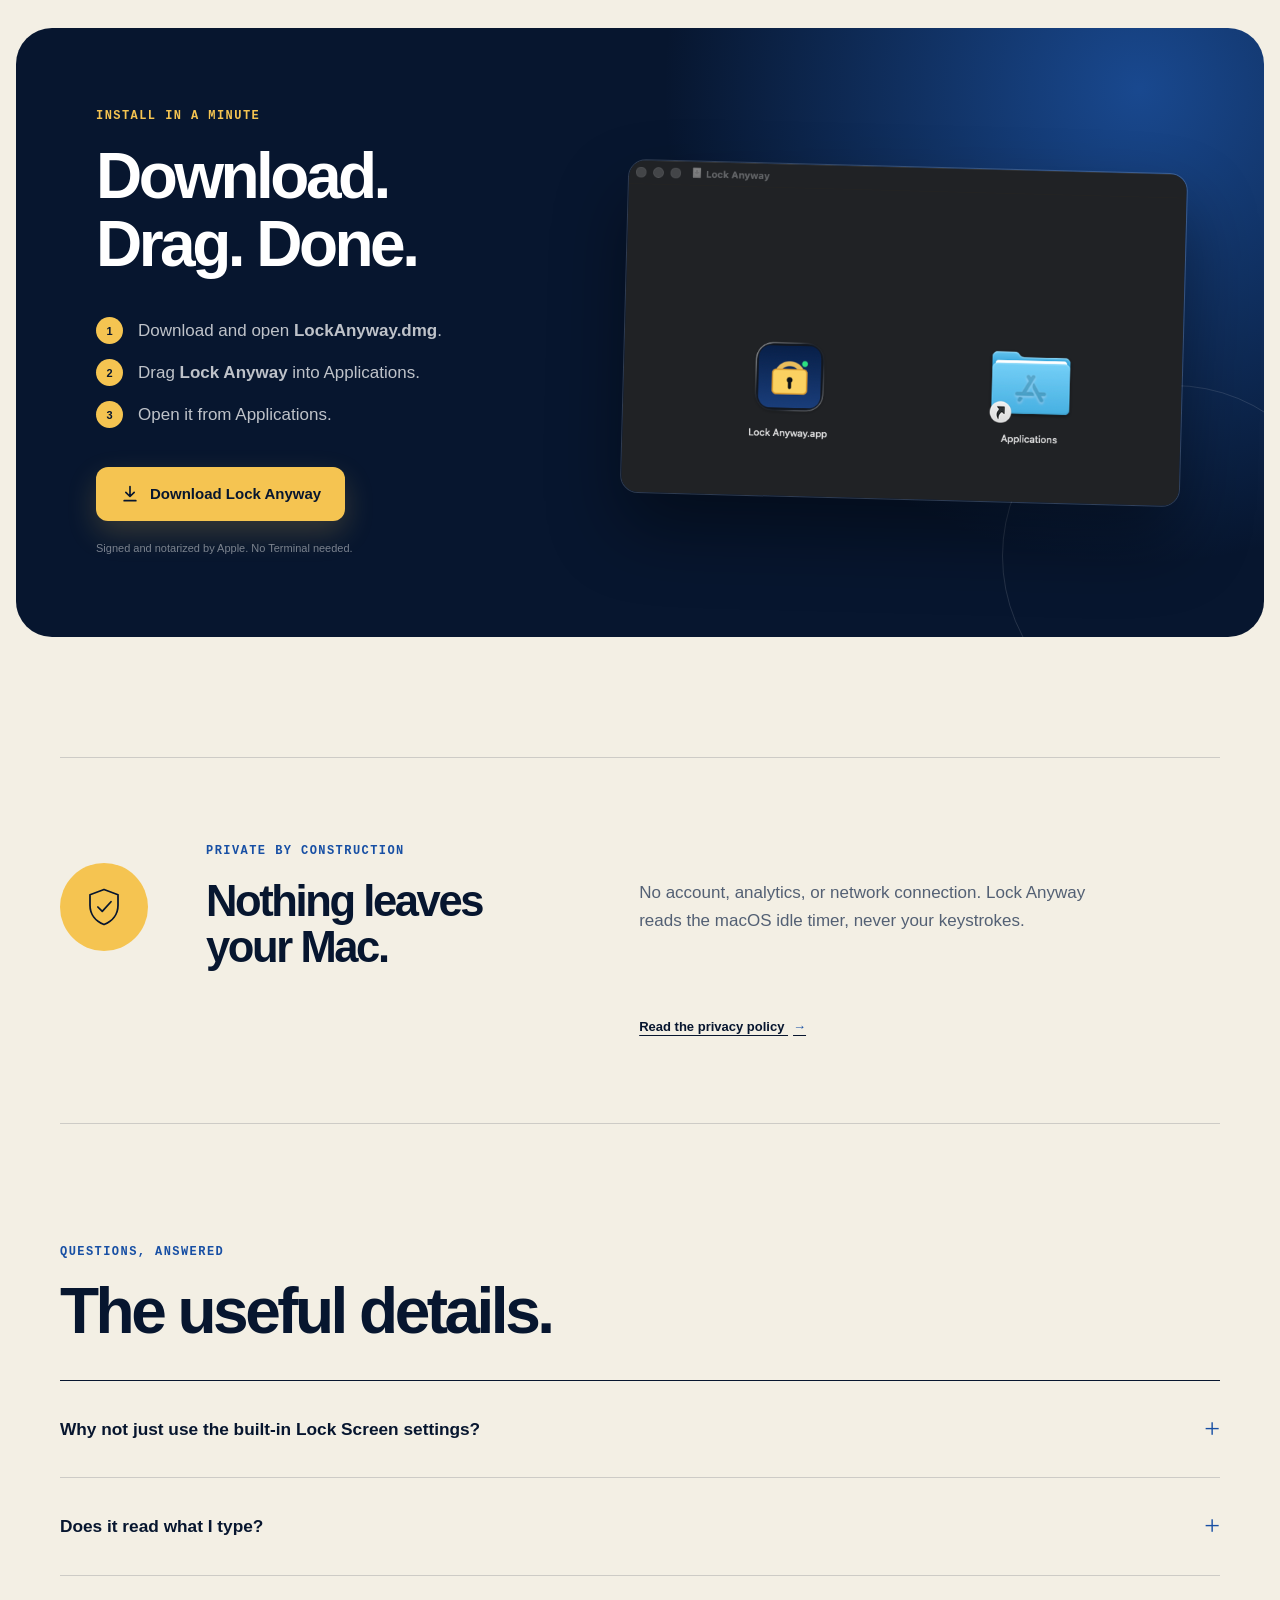
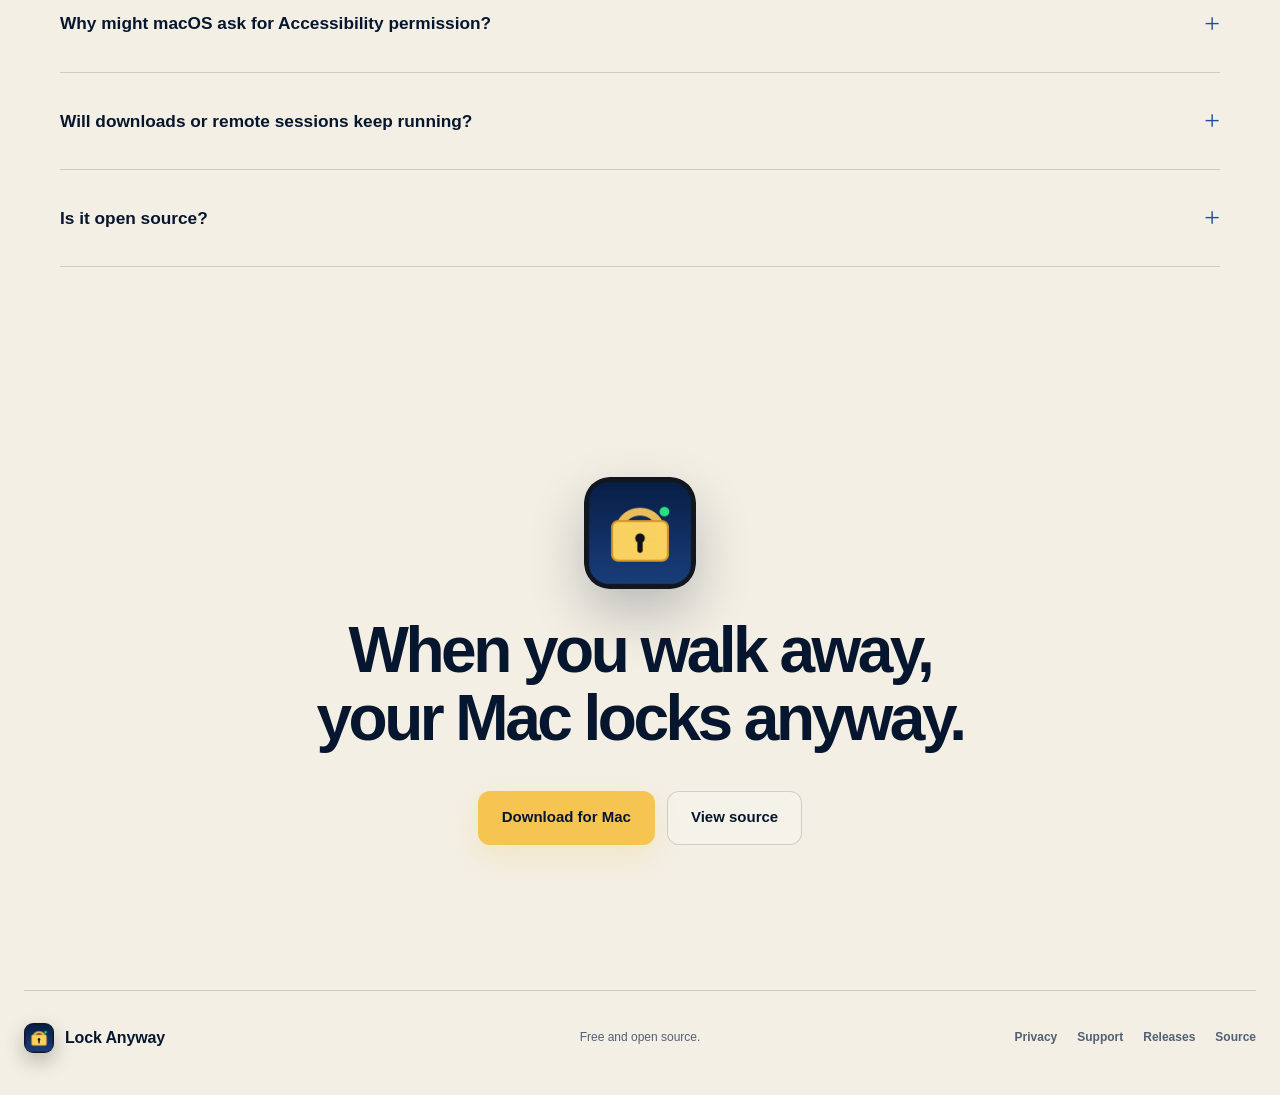
==== commit 6cbaa9eb: "Lock Anyway 1.2.0 Add low-battery alerts at 10%, 5%, and 2%; lock through the local session and conf" ====
--- a/docs/index.html
+++ b/docs/index.html
@@ -27,7 +27,7 @@
     "operatingSystem": "macOS 13 or later on Apple silicon",
     "description": "Locks your Mac after real keyboard and mouse inactivity, even when another app keeps it awake.",
     "downloadUrl": "https://github.com/autonomath/lock-anyway/releases/latest/download/LockAnyway.dmg",
-    "softwareVersion": "1.1.0",
+    "softwareVersion": "1.2.0",
     "isAccessibleForFree": true,
     "license": "https://opensource.org/license/mit"
   }
@@ -53,9 +53,9 @@
     <section class="hero" id="top">
       <div class="hero-grid">
         <div class="hero-copy">
-          <p class="eyebrow"><span></span> A second line of defense for your Mac</p>
+          <p class="eyebrow"><span></span> A backstop for your Mac's lock</p>
           <h1>Apps can keep your Mac awake.<br><em>Not unlocked.</em></h1>
-          <p class="hero-lede">Lock Anyway watches real keyboard and mouse inactivity. When you walk away, it warns you—then locks your Mac even if video, remote access, or another app is keeping the display awake.</p>
+          <p class="hero-lede">When you walk away, Lock Anyway warns you, then locks your Mac—even if video, remote access, or another app keeps it awake.</p>
 
           <div class="hero-actions">
             <a class="button button-primary" href="https://github.com/autonomath/lock-anyway/releases/latest/download/LockAnyway.dmg">
@@ -89,12 +89,12 @@
     </section>
 
     <section class="problem section" id="why">
-      <p class="section-kicker">The gap Lock Anyway closes</p>
+      <p class="section-kicker">The gap it closes</p>
       <div class="problem-grid">
         <h2>Keep awake<br><span>≠</span> stay unlocked.</h2>
         <div class="problem-copy">
-          <p class="lead">A video, meeting, remote session, download, or misbehaving app can keep your Mac awake longer than you expect.</p>
-          <p>Lock Anyway ignores the display state and asks one simple question: <strong>has anyone touched the local keyboard or mouse?</strong> If not, your Mac locks on your schedule.</p>
+          <p class="lead">Videos, meetings, remote sessions, and downloads can keep your Mac awake for hours.</p>
+          <p>Lock Anyway asks one question: <strong>has anyone touched the keyboard or mouse?</strong> If not, it locks on your schedule.</p>
         </div>
       </div>
     </section>
@@ -105,7 +105,7 @@
           <p class="section-kicker">How it works</p>
           <h2>Set it once.<br>Walk away safely.</h2>
         </div>
-        <p>Lock Anyway runs quietly in the menu bar. It does not keep your Mac awake, inspect other apps, or record what you type.</p>
+        <p>It runs quietly in the menu bar and never records what you type.</p>
       </div>
 
       <ol class="steps">
@@ -113,26 +113,26 @@
           <span class="step-number">01</span>
           <div class="step-icon pointer-icon" aria-hidden="true"></div>
           <h3>Watch real inactivity</h3>
-          <p>It measures only the time since real keyboard or mouse input.</p>
+          <p>It counts the time since your last keyboard or mouse input.</p>
         </li>
         <li>
           <span class="step-number">02</span>
           <div class="step-icon countdown-icon" aria-hidden="true">30</div>
-          <h3>Give you a warning</h3>
-          <p>A clear countdown lets you cancel, add time, or pause locking.</p>
+          <h3>Warn you first</h3>
+          <p>A countdown lets you cancel, add time, or pause.</p>
         </li>
         <li>
           <span class="step-number">03</span>
           <div class="step-icon lock-icon" aria-hidden="true"></div>
           <h3>Lock the native way</h3>
-          <p>When the countdown ends, macOS opens its normal Lock Screen.</p>
+          <p>Then macOS shows its normal Lock Screen.</p>
         </li>
       </ol>
     </section>
 
     <section class="control section" id="controls">
       <div class="control-visual">
-        <img src="screenshots/preferences.png" alt="Lock Anyway preferences for delay, countdown, pausing, and Start at Login">
+        <img src="screenshots/preferences.png" alt="Lock Anyway preferences for delay, countdown, pausing, battery alerts, and Start at Login">
       </div>
       <div class="control-copy">
         <p class="section-kicker">Your timing, your call</p>
@@ -140,15 +140,15 @@
         <ul class="feature-list">
           <li>
             <span>01</span>
-            <div><strong>Choose the idle limit</strong><p>Pick a preset or enter the exact delay you want.</p></div>
+            <div><strong>Choose the idle limit</strong><p>Pick a preset or type your own.</p></div>
           </li>
           <li>
             <span>02</span>
-            <div><strong>Snooze from the countdown</strong><p>Add 15 minutes, 30 minutes, one hour, or two.</p></div>
+            <div><strong>Snooze or pause</strong><p>Add 15 minutes to two hours, or pause until you resume.</p></div>
           </li>
           <li>
             <span>03</span>
-            <div><strong>Pause without digging</strong><p>Pause briefly or until you decide to resume.</p></div>
+            <div><strong>Low-battery alerts</strong><p>Warnings at 10%, 5%, and 2% that close when you plug in.</p></div>
           </li>
         </ul>
       </div>
@@ -157,18 +157,18 @@
     <section class="install section" id="install">
       <div class="install-card">
         <div class="install-copy">
-          <p class="section-kicker light">Install in under a minute</p>
+          <p class="section-kicker light">Install in a minute</p>
           <h2>Download. Drag. Done.</h2>
           <ol>
             <li><span>1</span><p>Download and open <strong>LockAnyway.dmg</strong>.</p></li>
             <li><span>2</span><p>Drag <strong>Lock Anyway</strong> into Applications.</p></li>
-            <li><span>3</span><p>Open it and follow the one-time permission prompt, if shown.</p></li>
+            <li><span>3</span><p>Open it from Applications.</p></li>
           </ol>
           <a class="button button-primary" href="https://github.com/autonomath/lock-anyway/releases/latest/download/LockAnyway.dmg">
             <svg aria-hidden="true" viewBox="0 0 24 24"><path d="M12 3v12m0 0 5-5m-5 5-5-5M5 20h14"/></svg>
             Download Lock Anyway
           </a>
-          <p class="install-note">Signed with Developer ID and notarized by Apple. No Terminal required.</p>
+          <p class="install-note">Signed and notarized by Apple. No Terminal needed.</p>
         </div>
         <div class="install-visual">
           <img src="screenshots/dmg.png" alt="Drag Lock Anyway to the Applications folder">
@@ -184,7 +184,7 @@
         <p class="section-kicker">Private by construction</p>
         <h2>Nothing leaves your Mac.</h2>
       </div>
-      <p>There is no account, analytics, advertising, cloud service, or network connection. Lock Anyway reads an idle-time counter from macOS—not your keystrokes—and stores only your preferences and local diagnostic logs.</p>
+      <p>No account, analytics, or network connection. Lock Anyway reads the macOS idle timer, never your keystrokes.</p>
       <a href="privacy/">Read the privacy policy <span>→</span></a>
     </section>
 
@@ -199,30 +199,29 @@
       <div class="faq-list">
         <details>
           <summary>Why not just use the built-in Lock Screen settings?<span>+</span></summary>
-          <p>If macOS already locks exactly when you expect, you do not need Lock Anyway. It is a separate backstop for cases where media, remote access, or another process keeps the display awake and delays the normal flow.</p>
+          <p>If macOS already locks when you expect, you don't need it. Lock Anyway is a backstop for when media, remote access, or another app keeps the display awake.</p>
         </details>
         <details>
           <summary>Does it read what I type?<span>+</span></summary>
-          <p>No. It reads the macOS idle-time counter—the number of seconds since keyboard or mouse activity. It does not capture keys, clicks, app names, documents, or screen contents.</p>
+          <p>No. It reads only the seconds since your last input, never keys, clicks, or screen contents.</p>
         </details>
         <details>
           <summary>Why might macOS ask for Accessibility permission?<span>+</span></summary>
-          <p>On Macs where the legacy lock command is unavailable, Lock Anyway presses the native Control–Command–Q Lock Screen shortcut. Accessibility permission allows that single action; the app does not inspect other applications.</p>
+          <p>Usually it won't. Lock Anyway locks your session directly and asks for Accessibility only on systems where it must press Control–Command–Q instead.</p>
         </details>
         <details>
           <summary>Will downloads or remote sessions keep running?<span>+</span></summary>
-          <p>Lock Anyway locks the local user session without quitting applications. Whether the Mac stays awake afterward still depends on macOS and whatever process is keeping it awake.</p>
+          <p>Yes. Locking doesn't quit any apps. Whether the Mac stays awake afterward depends on macOS and the app keeping it awake.</p>
         </details>
         <details>
           <summary>Is it open source?<span>+</span></summary>
-          <p>Yes. Lock Anyway is free software under the MIT License. You can inspect the source, build it yourself, or report an issue on GitHub.</p>
+          <p>Yes, under the MIT License. Read the source, build it yourself, or report issues on GitHub.</p>
         </details>
       </div>
     </section>
 
     <section class="final-cta section">
       <img src="assets/app-icon.png" width="112" height="112" alt="Lock Anyway app icon">
-      <p class="section-kicker">One small utility. One important promise.</p>
       <h2>When you walk away,<br>your Mac locks anyway.</h2>
       <div class="hero-actions centered">
         <a class="button button-primary" href="https://github.com/autonomath/lock-anyway/releases/latest/download/LockAnyway.dmg">Download for Mac</a>
@@ -236,7 +235,7 @@
       <img src="assets/app-icon.png" width="30" height="30" alt="">
       <span>Lock Anyway</span>
     </a>
-    <p>Free and open source. Made for macOS.</p>
+    <p>Free and open source.</p>
     <nav aria-label="Footer navigation">
       <a href="privacy/">Privacy</a>
       <a href="support/">Support</a>
